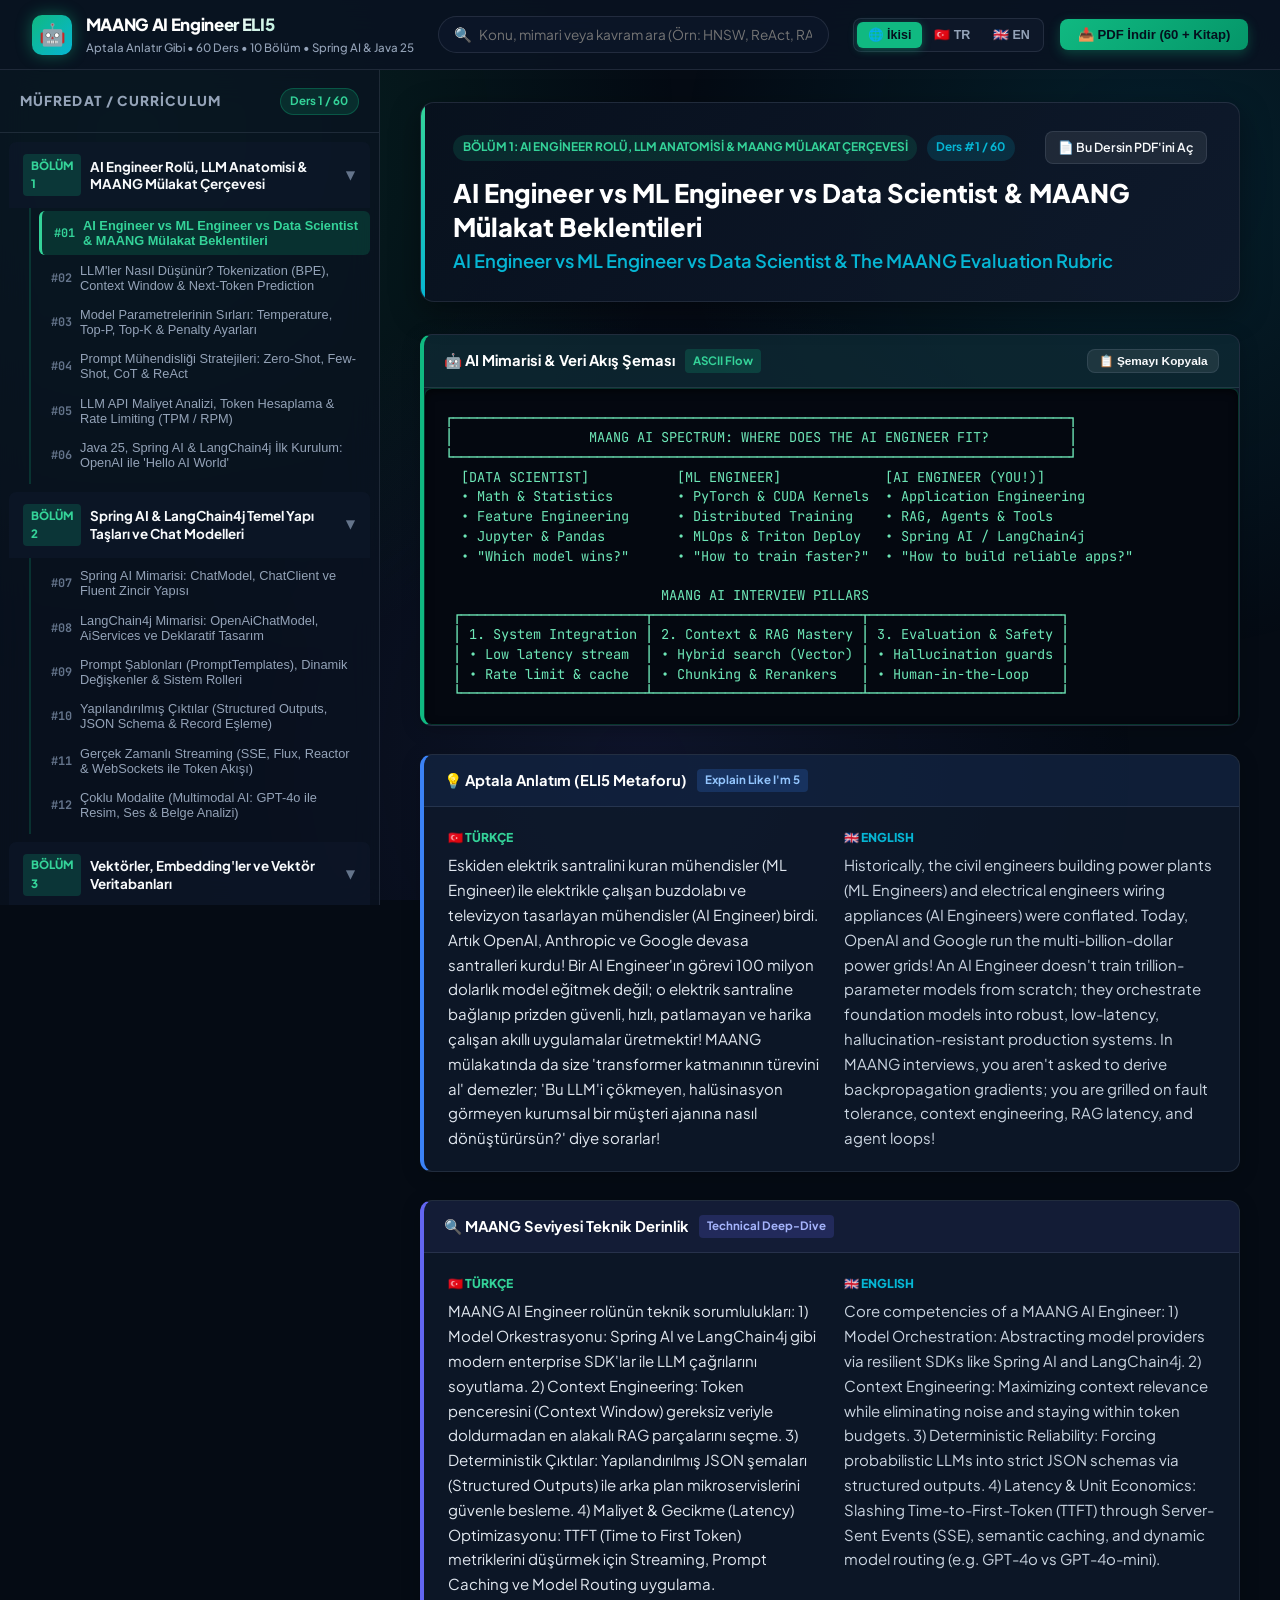
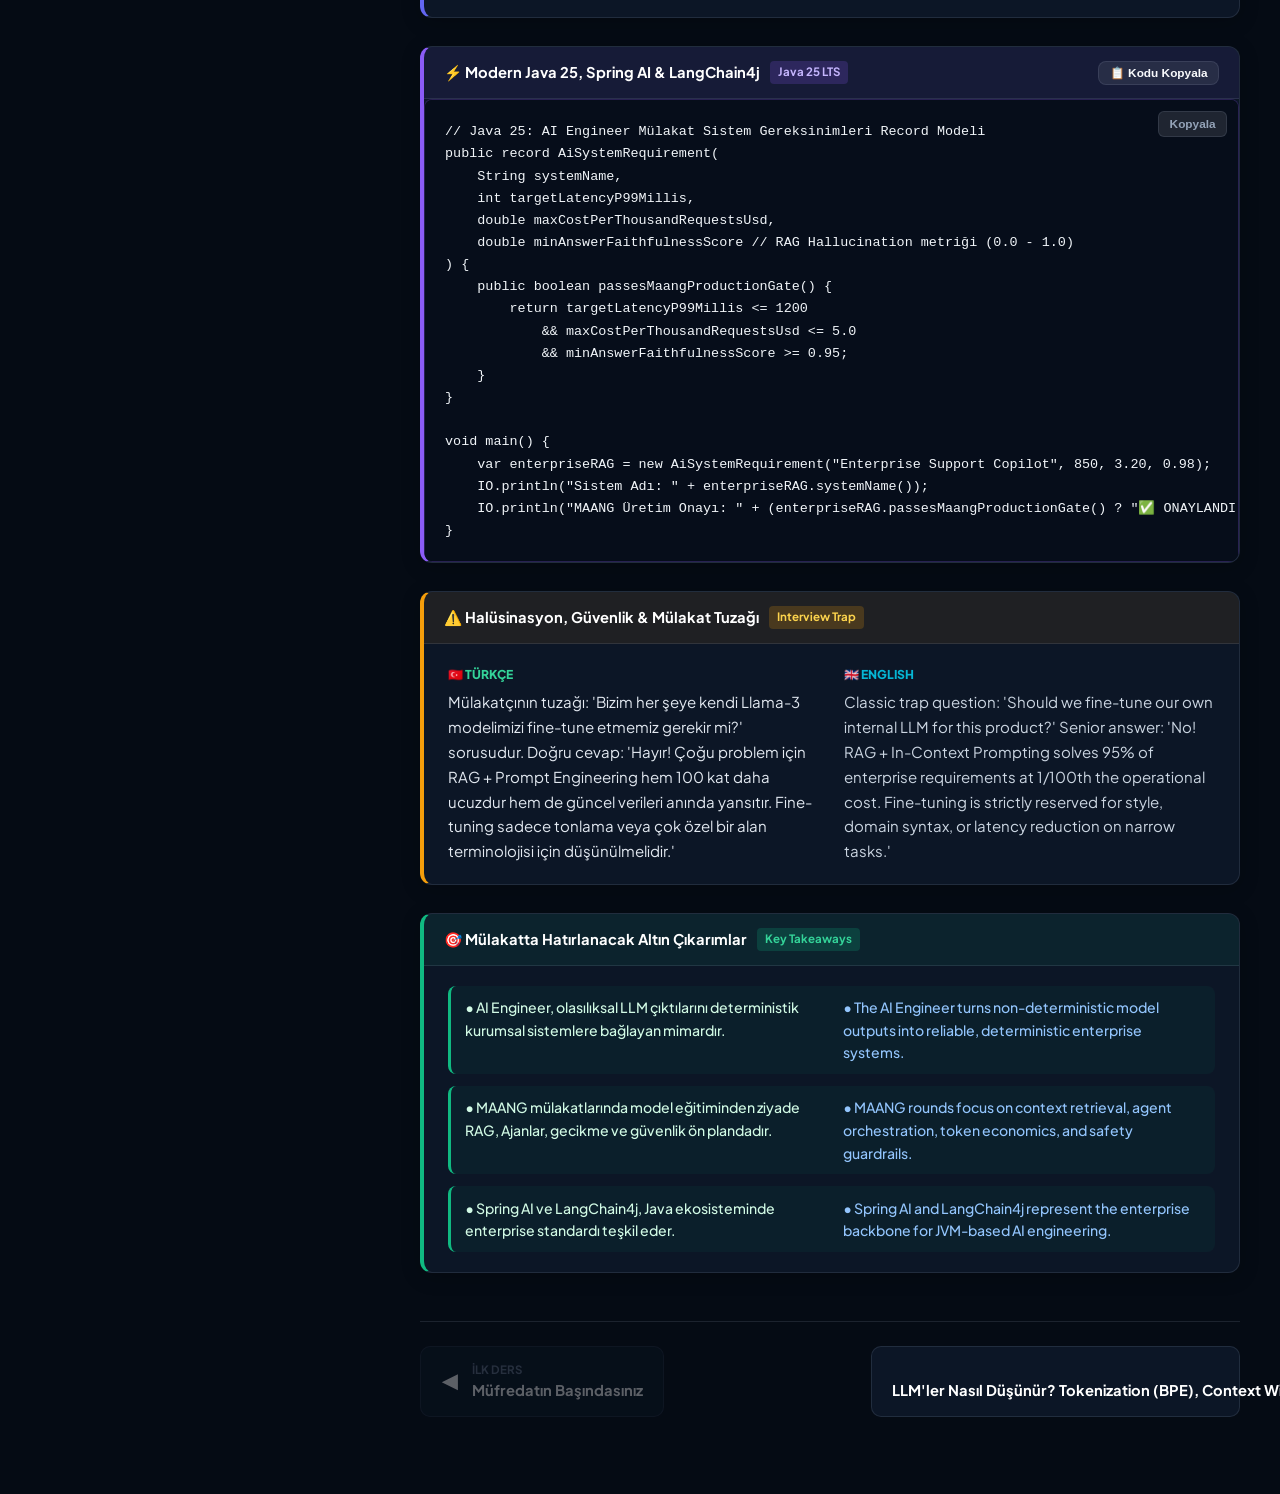
==== web/index.html @ 8171f860 "feat(ai-engineer): complete 60-lesson bilingual MAANG AI Engineer interview masterclass" ====
<!DOCTYPE html>
<html lang="tr">
<head>
  <meta charset="UTF-8">
  <meta name="viewport" content="width=device-width, initial-scale=1.0">
  <title>MAANG AI Engineer ELI5 | Aptala Anlatır Gibi 60 Ders</title>
  <meta name="description" content="MAANG AI Engineer mülakatlarına hazırlanan mühendisler için grafikli, şemalı, Java 25, Spring AI ve LangChain4j kodlu, çift dilli (TR/EN) başucu rehberi.">
  <link rel="preconnect" href="https://fonts.googleapis.com">
  <link rel="preconnect" href="https://fonts.gstatic.com" crossorigin>
  <link href="https://fonts.googleapis.com/css2?family=Plus+Jakarta+Sans:wght@400;500;600;700;800&family=JetBrains+Mono:wght@400;500;600;700&display=swap" rel="stylesheet">
  <link rel="stylesheet" href="styles.css">
</head>
<body>
  <div class="bg-ambient"></div>

  <!-- Top Navigation Bar -->
  <nav class="top-nav">
    <div class="brand-section">
      <div class="brand-logo">🤖</div>
      <div>
        <div class="brand-title">MAANG AI Engineer ELI5</div>
        <div class="brand-subtitle">Aptala Anlatır Gibi • 60 Ders • 10 Bölüm • Spring AI & Java 25</div>
      </div>
    </div>

    <!-- Live Search -->
    <div class="search-wrapper">
      <span class="search-icon">🔍</span>
      <input type="text" id="searchInput" class="search-input" placeholder="Konu, mimari veya kavram ara (Örn: HNSW, ReAct, RAG, Prompt Caching, Tool Calling, MCP)...">
    </div>

    <!-- Actions & Language Switcher -->
    <div class="nav-actions">
      <div class="lang-selector">
        <button class="lang-btn active" data-lang="split" title="Türkçe ve İngilizce Yan Yana">🌐 İkisi</button>
        <button class="lang-btn" data-lang="tr" title="Sadece Türkçe">🇹🇷 TR</button>
        <button class="lang-btn" data-lang="en" title="Only English">🇬🇧 EN</button>
      </div>

      <button id="btnOpenPdfModal" class="btn-primary" title="Tüm PDF'leri İncele ve İndir">
        📥 PDF İndir (60 + Kitap)
      </button>
    </div>
  </nav>

  <!-- App Layout -->
  <div class="app-container">
    <!-- Sidebar: Modules & Lessons -->
    <aside class="sidebar" id="sidebar">
      <div class="sidebar-header">
        <span class="sidebar-title">Müfredat / Curriculum</span>
        <span class="progress-pill" id="lessonCounterBadge">Ders 1 / 60</span>
      </div>
      <ul class="module-list" id="moduleAccordion">
        <!-- Rendered dynamically by app.js -->
      </ul>
    </aside>

    <!-- Main View: Active Lesson -->
    <main class="main-view" id="mainContent">
      <!-- Active Lesson Content Rendered Here -->
    </main>
  </div>

  <!-- PDF Library Modal -->
  <div class="modal-overlay" id="pdfModal">
    <div class="modal-card">
      <div class="modal-header">
        <div>
          <h2 style="font-size: 1.25rem; font-weight: 800; color: white;">📚 Yayınlanmış PDF Kütüphanesi</h2>
          <p style="font-size: 0.85rem; color: var(--text-secondary);">60 tekil ders, 10 bölüm paketi ve 252 sayfalık master mega-kitabı doğrudan indirin.</p>
        </div>
        <button id="btnClosePdfModal" class="btn-secondary" style="padding: 4px 10px; font-size: 1.1rem;">✕</button>
      </div>
      <div class="modal-body">
        <div class="pdf-item master-book-highlight">
          <div>
            <div style="font-weight: 800; font-size: 1.1rem; color: white;">📖 BÜYÜK MASTER KİTAP (TÜM 60 DERS TEK PDF)</div>
            <div style="font-size: 0.82rem; color: var(--text-secondary);">252 Sayfa • Mimari ASCII Şemalar • Java 25, Spring AI & LangChain4j • Çift Dilli (TR & EN) • Typst Yayın Kalitesi</div>
          </div>
          <a href="../output/book/AI_Engineer_MAANG_ELI5.pdf" target="_blank" class="btn-primary" style="padding: 0.65rem 1.3rem;">
            ⬇️ Ana Kitabı Aç (2.4 MB)
          </a>
        </div>

        <h3 style="font-size: 0.95rem; font-weight: 700; color: var(--accent-emerald); text-transform: uppercase; margin-bottom: 0.75rem; letter-spacing: 0.05em;">
          📦 10 Bölüm Paketleri (Module Bundles)
        </h3>
        <div class="pdf-download-list" id="modalModulePdfList">
          <!-- Filled dynamically -->
        </div>

        <h3 style="font-size: 0.95rem; font-weight: 700; color: var(--accent-emerald); text-transform: uppercase; margin-top: 1.5rem; margin-bottom: 0.75rem; letter-spacing: 0.05em;">
          📄 60 Tekil Ders PDF'leri (Individual Lessons)
        </h3>
        <div class="pdf-download-list-grid" id="modalIndividualPdfList">
          <!-- Filled dynamically -->
        </div>
      </div>
    </div>
  </div>

  <!-- Offline Data Fallback Script & Application JS -->
  <script src="data/lessons.js"></script>
  <script src="app.js"></script>
</body>
</html>
---- web/styles.css ----
/* ==============================================================================
   MAANG AI ENGINEER ELI5 - MODERN WEB COMPANION READER
   Dark Glassmorphism, Cyber Emerald, Neon Mint & Cyan High-Contrast Theme
   ============================================================================== */

:root {
  --bg-primary: #050b14;
  --bg-secondary: #0a1322;
  --bg-card: rgba(15, 26, 44, 0.78);
  --bg-card-hover: rgba(22, 38, 64, 0.9);
  --border-color: rgba(148, 163, 184, 0.16);
  --border-glow: rgba(16, 185, 129, 0.35);

  --text-primary: #f8fafc;
  --text-secondary: #94a3b8;
  --text-muted: #64748b;

  --accent-emerald: #10b981;
  --accent-mint: #34d399;
  --accent-cyan: #06b6d4;
  --accent-indigo: #6366f1;
  --accent-amber: #f59e0b;
  --accent-violet: #8b5cf6;
  --accent-rose: #f43f5e;

  --font-sans: 'Plus Jakarta Sans', -apple-system, BlinkMacSystemFont, 'Segoe UI', Roboto, sans-serif;
  --font-mono: 'JetBrains Mono', 'Fira Code', 'Menlo', monospace;
  --transition-fast: 0.15s ease;
  --transition-normal: 0.25s cubic-bezier(0.4, 0, 0.2, 1);
}

* {
  box-sizing: border-box;
  margin: 0;
  padding: 0;
}

body {
  font-family: var(--font-sans);
  background-color: var(--bg-primary);
  color: var(--text-primary);
  line-height: 1.6;
  min-height: 100vh;
  display: flex;
  flex-direction: column;
  overflow-x: hidden;
}

/* Background Ambient Lighting */
.bg-ambient {
  position: fixed;
  top: 0;
  left: 0;
  width: 100vw;
  height: 100vh;
  z-index: -1;
  pointer-events: none;
  background: 
    radial-gradient(circle at 10% 15%, rgba(16, 185, 129, 0.14) 0%, transparent 40%),
    radial-gradient(circle at 90% 20%, rgba(6, 182, 212, 0.12) 0%, transparent 35%),
    radial-gradient(circle at 50% 85%, rgba(99, 102, 241, 0.10) 0%, transparent 50%);
}

/* Top Navigation Bar */
.top-nav {
  position: sticky;
  top: 0;
  z-index: 100;
  background: rgba(10, 19, 34, 0.88);
  backdrop-filter: blur(20px);
  border-bottom: 1px solid var(--border-color);
  padding: 0.75rem 2rem;
  display: flex;
  align-items: center;
  justify-content: space-between;
  gap: 1.5rem;
}

.brand-section {
  display: flex;
  align-items: center;
  gap: 0.85rem;
  text-decoration: none;
  color: var(--text-primary);
  cursor: pointer;
}

.brand-logo {
  width: 40px;
  height: 40px;
  border-radius: 10px;
  background: linear-gradient(135deg, var(--accent-emerald), var(--accent-cyan));
  display: flex;
  align-items: center;
  justify-content: center;
  font-size: 1.35rem;
  box-shadow: 0 0 16px rgba(16, 185, 129, 0.45);
}

.brand-title {
  font-size: 1.05rem;
  font-weight: 800;
  letter-spacing: -0.02em;
  background: linear-gradient(135deg, #ffffff 40%, var(--accent-mint) 100%);
  -webkit-background-clip: text;
  -webkit-text-fill-color: transparent;
}

.brand-subtitle {
  font-size: 0.72rem;
  color: var(--text-secondary);
  font-weight: 500;
}

/* Live Search */
.search-wrapper {
  position: relative;
  flex: 1;
  max-width: 480px;
}

.search-icon {
  position: absolute;
  left: 1rem;
  top: 50%;
  transform: translateY(-50%);
  font-size: 0.9rem;
  color: var(--text-muted);
  pointer-events: none;
}

.search-input {
  width: 100%;
  background: rgba(15, 26, 44, 0.65);
  border: 1px solid var(--border-color);
  border-radius: 9999px;
  padding: 0.55rem 1rem 0.55rem 2.5rem;
  font-size: 0.85rem;
  color: var(--text-primary);
  font-family: var(--font-sans);
  outline: none;
  transition: var(--transition-normal);
}

.search-input:focus {
  border-color: var(--accent-mint);
  box-shadow: 0 0 14px rgba(52, 211, 153, 0.3);
  background: rgba(15, 26, 44, 0.95);
}

/* Nav Actions */
.nav-actions {
  display: flex;
  align-items: center;
  gap: 1rem;
}

.lang-selector {
  display: flex;
  background: rgba(15, 26, 44, 0.8);
  border: 1px solid var(--border-color);
  border-radius: 8px;
  padding: 3px;
  gap: 2px;
}

.lang-btn {
  background: transparent;
  border: none;
  color: var(--text-secondary);
  font-size: 0.78rem;
  font-weight: 600;
  padding: 0.35rem 0.65rem;
  border-radius: 6px;
  cursor: pointer;
  transition: var(--transition-fast);
}

.lang-btn:hover {
  color: var(--text-primary);
}

.lang-btn.active {
  background: var(--accent-emerald);
  color: #04101e;
  box-shadow: 0 2px 8px rgba(16, 185, 129, 0.4);
}

.btn-primary {
  background: linear-gradient(135deg, var(--accent-emerald), #059669);
  color: #04101e;
  font-weight: 700;
  font-size: 0.82rem;
  padding: 0.5rem 1.1rem;
  border-radius: 8px;
  border: none;
  cursor: pointer;
  display: flex;
  align-items: center;
  gap: 0.5rem;
  text-decoration: none;
  transition: var(--transition-normal);
  box-shadow: 0 4px 12px rgba(16, 185, 129, 0.3);
}

.btn-primary:hover {
  transform: translateY(-1px);
  box-shadow: 0 6px 18px rgba(16, 185, 129, 0.45);
  background: linear-gradient(135deg, var(--accent-mint), var(--accent-emerald));
}

.btn-secondary {
  background: rgba(255, 255, 255, 0.08);
  color: var(--text-primary);
  font-weight: 600;
  font-size: 0.82rem;
  padding: 0.5rem 1rem;
  border-radius: 8px;
  border: 1px solid var(--border-color);
  cursor: pointer;
  text-decoration: none;
  transition: var(--transition-fast);
}

.btn-secondary:hover {
  background: rgba(255, 255, 255, 0.15);
}

/* App Layout */
.app-container {
  display: flex;
  flex: 1;
  max-width: 1720px;
  margin: 0 auto;
  width: 100%;
}

/* Sidebar */
.sidebar {
  width: 380px;
  flex-shrink: 0;
  border-right: 1px solid var(--border-color);
  background: rgba(10, 19, 34, 0.7);
  backdrop-filter: blur(16px);
  height: calc(100vh - 65px);
  position: sticky;
  top: 65px;
  overflow-y: auto;
  display: flex;
  flex-direction: column;
}

.sidebar-header {
  padding: 1.1rem 1.25rem;
  border-bottom: 1px solid var(--border-color);
  display: flex;
  align-items: center;
  justify-content: space-between;
}

.sidebar-title {
  font-size: 0.85rem;
  font-weight: 800;
  text-transform: uppercase;
  letter-spacing: 0.08em;
  color: var(--text-secondary);
}

.progress-pill {
  background: rgba(16, 185, 129, 0.15);
  color: var(--accent-mint);
  font-size: 0.72rem;
  font-weight: 700;
  padding: 0.2rem 0.6rem;
  border-radius: 9999px;
  border: 1px solid rgba(16, 185, 129, 0.3);
}

.module-list {
  list-style: none;
  padding: 0.5rem;
}

.module-item {
  margin-bottom: 0.4rem;
  border-radius: 8px;
  border: 1px solid transparent;
  overflow: hidden;
  transition: var(--transition-fast);
}

.module-header {
  padding: 0.75rem 0.9rem;
  background: rgba(15, 26, 44, 0.55);
  display: flex;
  align-items: center;
  justify-content: space-between;
  cursor: pointer;
  user-select: none;
  transition: var(--transition-fast);
}

.module-header:hover {
  background: rgba(22, 38, 64, 0.85);
}

.module-title-group {
  display: flex;
  align-items: center;
  gap: 0.6rem;
  flex: 1;
}

.module-badge {
  font-size: 0.72rem;
  font-weight: 800;
  padding: 0.15rem 0.45rem;
  border-radius: 4px;
  background: rgba(16, 185, 129, 0.2);
  color: var(--accent-mint);
}

.module-title-text {
  font-size: 0.84rem;
  font-weight: 700;
  color: var(--text-primary);
  line-height: 1.3;
}

.module-chevron {
  font-size: 0.75rem;
  color: var(--text-muted);
  transition: transform var(--transition-fast);
}

.module-item.open .module-chevron {
  transform: rotate(90deg);
}

.lesson-sublist {
  list-style: none;
  display: none;
  padding: 0.2rem 0 0.4rem 0.5rem;
  border-left: 2px solid rgba(16, 185, 129, 0.2);
  margin-left: 1.25rem;
}

.module-item.open .lesson-sublist {
  display: block;
}

.lesson-nav-btn {
  width: 100%;
  text-align: left;
  background: transparent;
  border: none;
  color: var(--text-secondary);
  font-size: 0.8rem;
  font-weight: 500;
  padding: 0.45rem 0.75rem;
  border-radius: 6px;
  cursor: pointer;
  display: flex;
  align-items: center;
  gap: 0.5rem;
  transition: var(--transition-fast);
}

.lesson-nav-btn:hover {
  background: rgba(255, 255, 255, 0.05);
  color: var(--text-primary);
}

.lesson-nav-btn.active {
  background: rgba(16, 185, 129, 0.18);
  color: var(--accent-mint);
  font-weight: 700;
  border-left: 3px solid var(--accent-mint);
}

.lesson-nav-num {
  font-family: var(--font-mono);
  font-size: 0.74rem;
  font-weight: 700;
  color: var(--text-muted);
}

.lesson-nav-btn.active .lesson-nav-num {
  color: var(--accent-mint);
}

/* Main View */
.main-view {
  flex: 1;
  padding: 2rem 2.5rem 6rem;
  overflow-y: auto;
  max-width: 1340px;
}

/* Lesson Header Banner */
.lesson-banner {
  background: linear-gradient(135deg, rgba(8, 17, 30, 0.95), rgba(15, 26, 44, 0.95));
  border: 1px solid var(--border-color);
  border-radius: 14px;
  padding: 1.75rem 2rem;
  margin-bottom: 2rem;
  box-shadow: 0 10px 30px rgba(0, 0, 0, 0.35);
  position: relative;
  overflow: hidden;
}

.lesson-banner::before {
  content: "";
  position: absolute;
  top: 0;
  left: 0;
  width: 4px;
  height: 100%;
  background: linear-gradient(to bottom, var(--accent-mint), var(--accent-cyan));
}

.lesson-meta-bar {
  display: flex;
  align-items: center;
  justify-content: space-between;
  margin-bottom: 0.75rem;
}

.lesson-meta-tags {
  display: flex;
  align-items: center;
  gap: 0.6rem;
}

.tag-module {
  background: rgba(16, 185, 129, 0.15);
  color: var(--accent-mint);
  font-size: 0.74rem;
  font-weight: 700;
  padding: 0.2rem 0.6rem;
  border-radius: 9999px;
  text-transform: uppercase;
}

.tag-lesson-num {
  background: rgba(6, 182, 212, 0.15);
  color: var(--accent-cyan);
  font-size: 0.74rem;
  font-weight: 700;
  padding: 0.2rem 0.6rem;
  border-radius: 9999px;
}

.lesson-title-tr {
  font-size: 1.6rem;
  font-weight: 800;
  color: white;
  margin-bottom: 0.35rem;
  line-height: 1.3;
}

.lesson-title-en {
  font-size: 1.15rem;
  font-weight: 600;
  color: var(--accent-cyan);
  line-height: 1.35;
}

/* Content Box Structure */
.content-box {
  background: var(--bg-card);
  border: 1px solid var(--border-color);
  border-radius: 12px;
  margin-bottom: 1.75rem;
  overflow: hidden;
  box-shadow: 0 4px 20px rgba(0, 0, 0, 0.2);
  transition: var(--transition-normal);
}

.content-box:hover {
  border-color: rgba(148, 163, 184, 0.3);
}

.box-header {
  padding: 0.85rem 1.25rem;
  display: flex;
  align-items: center;
  justify-content: space-between;
  border-bottom: 1px solid var(--border-color);
  background: rgba(10, 19, 34, 0.85);
}

.box-title {
  display: flex;
  align-items: center;
  gap: 0.6rem;
  font-size: 0.92rem;
  font-weight: 700;
  color: white;
}

.box-badge {
  font-size: 0.72rem;
  font-weight: 700;
  padding: 0.15rem 0.5rem;
  border-radius: 4px;
}

/* Box Color Variants */
.box-diagram {
  border-left: 4px solid var(--accent-emerald);
}
.box-diagram .box-header {
  background: rgba(16, 185, 129, 0.08);
}
.box-diagram .box-badge {
  background: rgba(16, 185, 129, 0.2);
  color: var(--accent-mint);
}

.box-eli5 {
  border-left: 4px solid #3b82f6;
}
.box-eli5 .box-header {
  background: rgba(59, 130, 246, 0.08);
}
.box-eli5 .box-badge {
  background: rgba(59, 130, 246, 0.2);
  color: #93c5fd;
}

.box-deep {
  border-left: 4px solid var(--accent-indigo);
}
.box-deep .box-header {
  background: rgba(99, 102, 241, 0.08);
}
.box-deep .box-badge {
  background: rgba(99, 102, 241, 0.2);
  color: #a5b4fc;
}

.box-code {
  border-left: 4px solid var(--accent-violet);
}
.box-code .box-header {
  background: rgba(139, 92, 246, 0.08);
}
.box-code .box-badge {
  background: rgba(139, 92, 246, 0.2);
  color: #c4b5fd;
}

.box-warning {
  border-left: 4px solid var(--accent-amber);
}
.box-warning .box-header {
  background: rgba(245, 158, 11, 0.08);
}
.box-warning .box-badge {
  background: rgba(245, 158, 11, 0.2);
  color: #fcd34d;
}

.box-takeaways {
  border-left: 4px solid var(--accent-emerald);
}
.box-takeaways .box-header {
  background: rgba(16, 185, 129, 0.08);
}
.box-takeaways .box-badge {
  background: rgba(16, 185, 129, 0.2);
  color: var(--accent-mint);
}

/* Box Body Layouts */
.box-body {
  padding: 1.25rem 1.5rem;
}

.split-columns {
  display: grid;
  grid-template-columns: 1fr 1fr;
  gap: 1.5rem;
}

/* Language Mode Classes */
body.mode-tr .col-en,
body.mode-tr .label-en {
  display: none !important;
}

body.mode-tr .split-columns {
  grid-template-columns: 1fr !important;
}

body.mode-en .col-tr,
body.mode-en .label-tr {
  display: none !important;
}

body.mode-en .split-columns {
  grid-template-columns: 1fr !important;
}

.lang-column {
  line-height: 1.65;
  font-size: 0.94rem;
}

.lang-column.col-tr {
  color: #e2e8f0;
}

.lang-column.col-en {
  color: #cbd5e1;
}

.col-header {
  font-size: 0.76rem;
  font-weight: 800;
  text-transform: uppercase;
  margin-bottom: 0.4rem;
  display: flex;
  align-items: center;
  gap: 0.4rem;
}

.col-header.label-tr {
  color: var(--accent-mint);
}

.col-header.label-en {
  color: var(--accent-cyan);
}

/* Diagram Code Pre */
.diagram-pre {
  font-family: var(--font-mono);
  background: #040810;
  color: #6ee7b7;
  padding: 1.25rem;
  border-radius: 8px;
  overflow-x: auto;
  font-size: 0.85rem;
  line-height: 1.45;
  border: 1px solid rgba(16, 185, 129, 0.25);
  box-shadow: inset 0 2px 8px rgba(0, 0, 0, 0.6);
}

/* Java 25 Code Block */
.code-wrapper {
  position: relative;
}

.code-pre {
  font-family: var(--font-mono);
  background: #060d1a;
  color: #f1f5f9;
  padding: 1.25rem;
  border-radius: 8px;
  overflow-x: auto;
  font-size: 0.84rem;
  line-height: 1.5;
  border: 1px solid rgba(139, 92, 246, 0.25);
}

.btn-copy-code {
  position: absolute;
  top: 0.75rem;
  right: 0.75rem;
  background: rgba(255, 255, 255, 0.1);
  color: var(--text-secondary);
  border: 1px solid var(--border-color);
  padding: 0.3rem 0.65rem;
  border-radius: 6px;
  font-size: 0.74rem;
  font-weight: 600;
  cursor: pointer;
  transition: var(--transition-fast);
}

.btn-copy-code:hover {
  background: rgba(255, 255, 255, 0.2);
  color: white;
}

/* Takeaways List */
.takeaways-grid {
  display: flex;
  flex-direction: column;
  gap: 0.75rem;
}

.takeaway-row {
  display: grid;
  grid-template-columns: 1fr 1fr;
  gap: 1.25rem;
  padding: 0.65rem 0.9rem;
  background: rgba(16, 185, 129, 0.05);
  border-radius: 8px;
  border-left: 3px solid var(--accent-emerald);
}

body.mode-tr .takeaway-row,
body.mode-en .takeaway-row {
  grid-template-columns: 1fr;
}

.takeaway-tr {
  font-size: 0.88rem;
  font-weight: 500;
  color: #d1fae5;
}

.takeaway-en {
  font-size: 0.88rem;
  font-weight: 500;
  color: #93c5fd;
}

/* Lesson Navigation Footer */
.lesson-footer-nav {
  display: flex;
  align-items: center;
  justify-content: space-between;
  margin-top: 3rem;
  padding-top: 1.5rem;
  border-top: 1px solid var(--border-color);
  gap: 1rem;
}

.nav-direction-btn {
  display: flex;
  align-items: center;
  gap: 0.75rem;
  background: var(--bg-card);
  border: 1px solid var(--border-color);
  border-radius: 10px;
  padding: 0.85rem 1.25rem;
  color: white;
  text-decoration: none;
  cursor: pointer;
  transition: var(--transition-normal);
  max-width: 45%;
}

.nav-direction-btn:hover {
  background: var(--bg-card-hover);
  border-color: var(--accent-mint);
  transform: translateY(-2px);
}

.nav-direction-btn.disabled {
  opacity: 0.35;
  pointer-events: none;
}

.nav-dir-sub {
  font-size: 0.72rem;
  color: var(--text-muted);
  text-transform: uppercase;
  font-weight: 700;
}

.nav-dir-title {
  font-size: 0.92rem;
  font-weight: 700;
  white-space: nowrap;
  overflow: hidden;
  text-overflow: ellipsis;
}

/* Modal Overlay & Card */
.modal-overlay {
  position: fixed;
  top: 0;
  left: 0;
  width: 100vw;
  height: 100vh;
  background: rgba(0, 0, 0, 0.75);
  backdrop-filter: blur(10px);
  z-index: 200;
  display: none;
  align-items: center;
  justify-content: center;
  padding: 2rem;
}

.modal-overlay.open {
  display: flex;
}

.modal-card {
  background: #0a1322;
  border: 1px solid var(--border-color);
  border-radius: 16px;
  width: 100%;
  max-width: 900px;
  max-height: 85vh;
  display: flex;
  flex-direction: column;
  overflow: hidden;
  box-shadow: 0 25px 60px rgba(0, 0, 0, 0.6);
}

.modal-header {
  padding: 1.25rem 1.5rem;
  border-bottom: 1px solid var(--border-color);
  display: flex;
  align-items: center;
  justify-content: space-between;
  background: rgba(15, 26, 44, 0.8);
}

.modal-body {
  padding: 1.5rem;
  overflow-y: auto;
}

.master-book-highlight {
  background: linear-gradient(135deg, rgba(16, 185, 129, 0.18), rgba(6, 182, 212, 0.15));
  border: 1.5pt solid var(--accent-emerald);
  border-radius: 12px;
  padding: 1.25rem 1.5rem;
  display: flex;
  align-items: center;
  justify-content: space-between;
  margin-bottom: 1.75rem;
  gap: 1rem;
}

.pdf-download-list {
  display: flex;
  flex-direction: column;
  gap: 0.5rem;
}

.pdf-item {
  display: flex;
  align-items: center;
  justify-content: space-between;
  padding: 0.75rem 1rem;
  background: rgba(15, 26, 44, 0.6);
  border: 1px solid var(--border-color);
  border-radius: 8px;
  gap: 1rem;
  transition: var(--transition-fast);
}

.pdf-item:hover {
  background: rgba(22, 38, 64, 0.8);
  border-color: rgba(148, 163, 184, 0.3);
}

.pdf-download-list-grid {
  display: grid;
  grid-template-columns: repeat(auto-fill, minmax(250px, 1fr));
  gap: 0.6rem;
}

.pdf-grid-item {
  display: flex;
  align-items: center;
  justify-content: space-between;
  padding: 0.6rem 0.8rem;
  background: rgba(15, 26, 44, 0.6);
  border: 1px solid var(--border-color);
  border-radius: 6px;
  font-size: 0.8rem;
}

.pdf-grid-item:hover {
  background: rgba(22, 38, 64, 0.8);
}

/* Toast Notification */
.toast {
  position: fixed;
  bottom: 2rem;
  right: 2rem;
  background: rgba(16, 185, 129, 0.95);
  color: #04101e;
  font-weight: 700;
  padding: 0.65rem 1.25rem;
  border-radius: 8px;
  box-shadow: 0 10px 25px rgba(0, 0, 0, 0.4);
  z-index: 300;
  opacity: 0;
  transform: translateY(10px);
  transition: var(--transition-fast);
  pointer-events: none;
}

.toast.show {
  opacity: 1;
  transform: translateY(0);
}

/* Responsive */
@media (max-width: 1024px) {
  .sidebar {
    width: 300px;
  }
  .split-columns {
    grid-template-columns: 1fr;
  }
}

@media (max-width: 768px) {
  .app-container {
    flex-direction: column;
  }
  .sidebar {
    width: 100%;
    height: auto;
    max-height: 250px;
    position: static;
  }
  .main-view {
    padding: 1.25rem;
  }
  .top-nav {
    flex-direction: column;
    padding: 0.75rem 1rem;
    gap: 0.75rem;
  }
  .search-wrapper {
    max-width: 100%;
    width: 100%;
  }
}
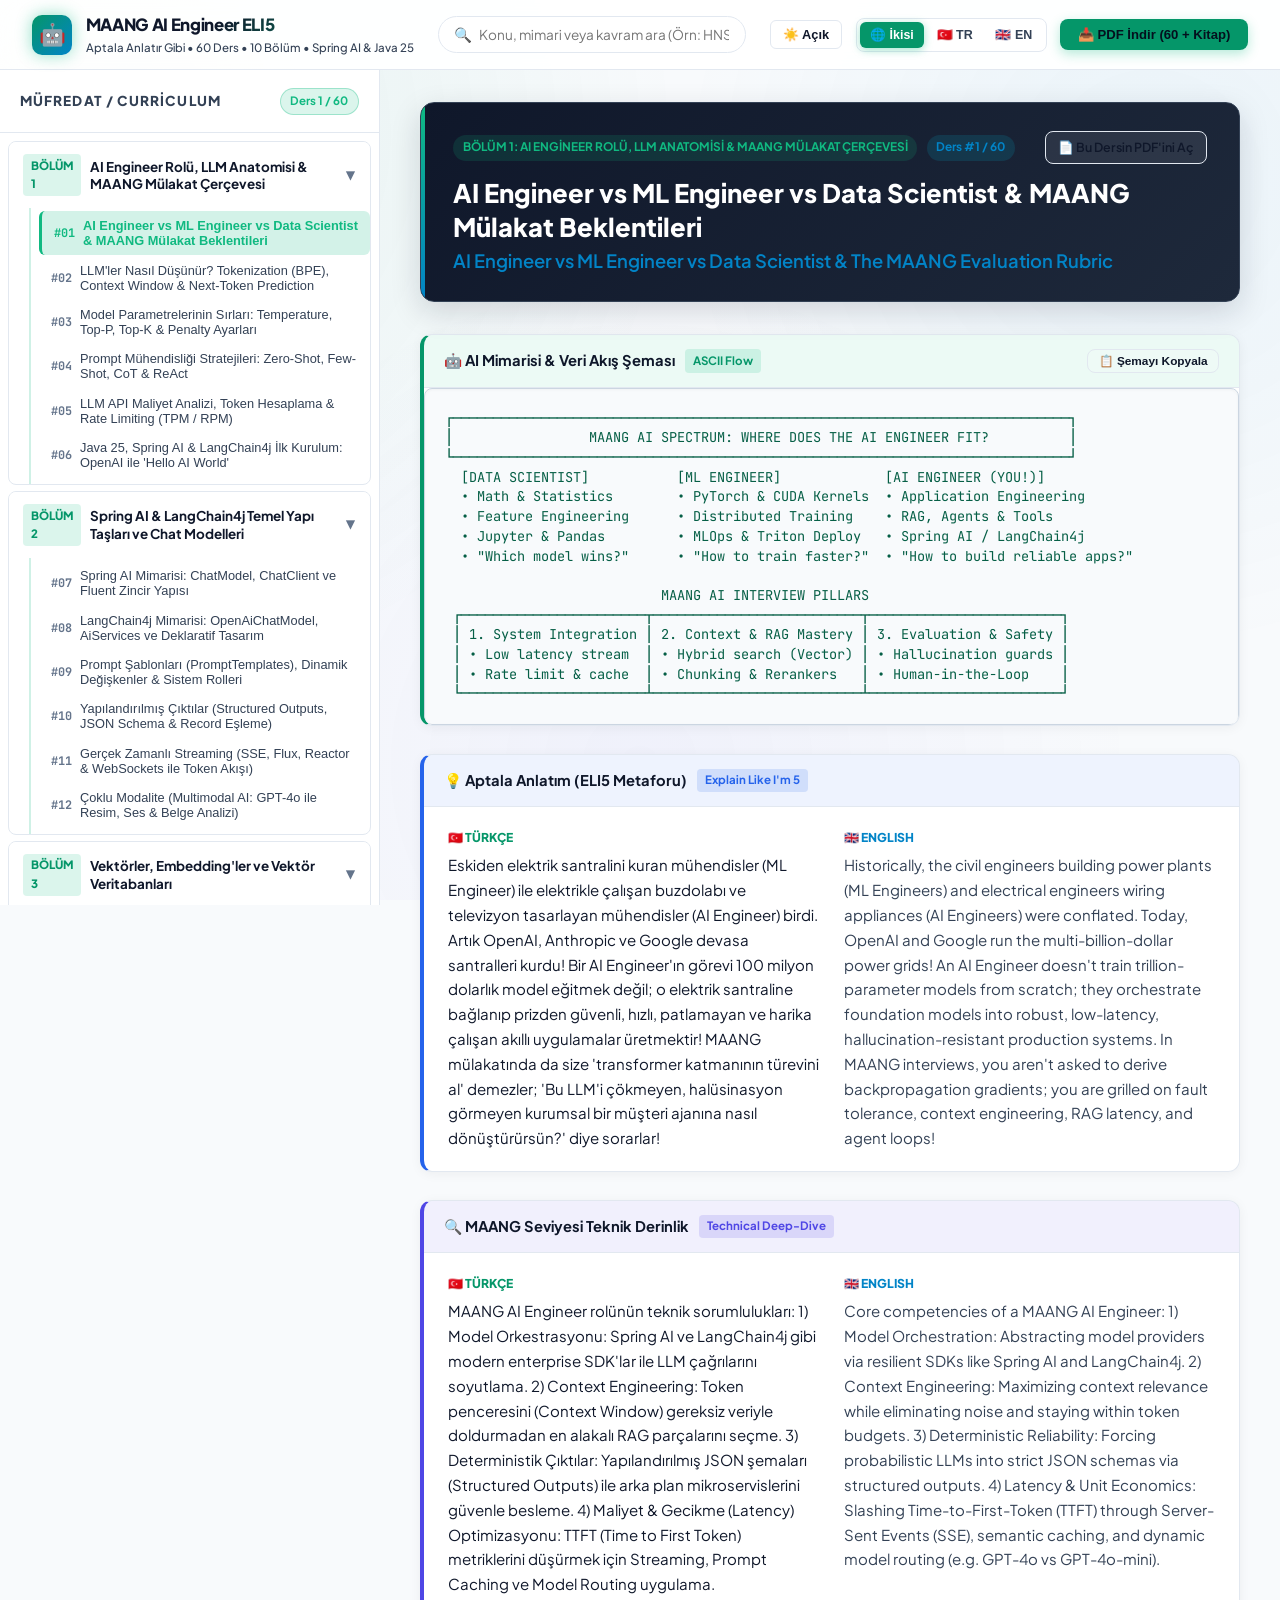
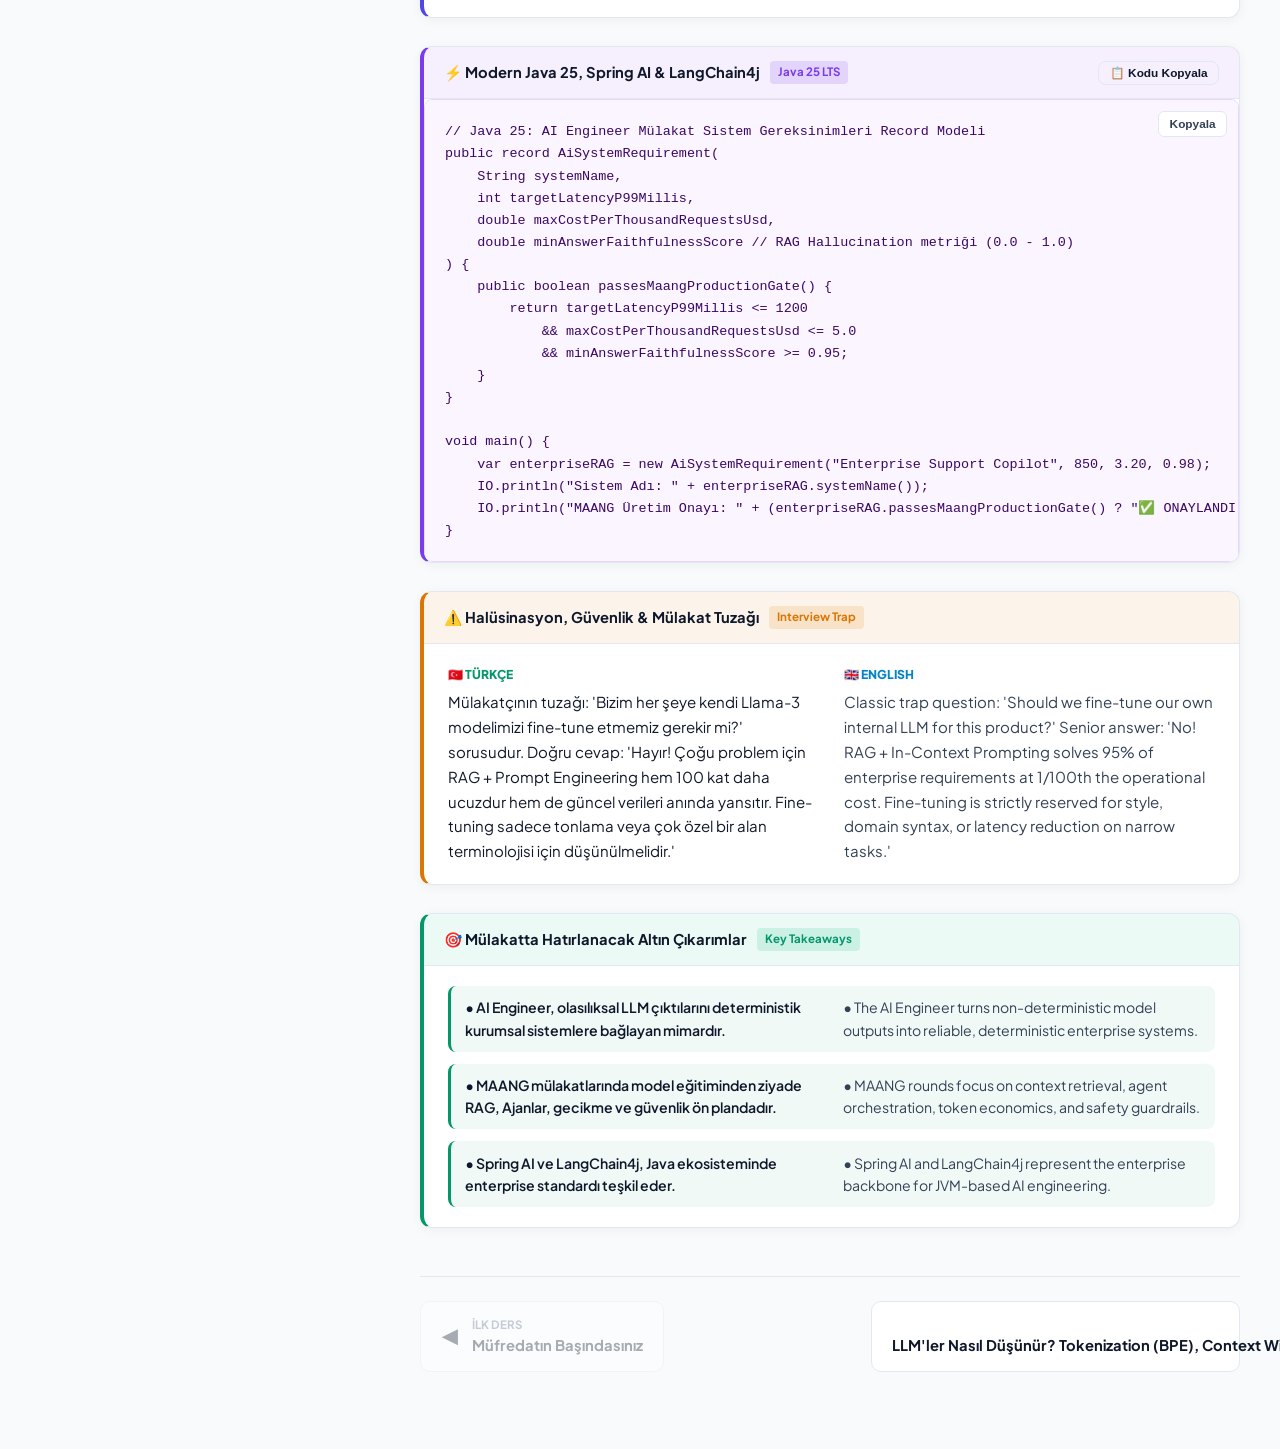
==== commit 0281f54b: "feat(web): set default theme to light mode with optional dark mode toggle" ====
--- a/web/index.html
+++ b/web/index.html
@@ -31,6 +31,9 @@
 
     <!-- Actions & Language Switcher -->
     <div class="nav-actions">
+      <!-- Theme Switcher -->
+      <button id="themeToggleBtn" class="theme-toggle-btn" title="Temayı Değiştir (Açık/Koyu)">☀️ Açık</button>
+
       <div class="lang-selector">
         <button class="lang-btn active" data-lang="split" title="Türkçe ve İngilizce Yan Yana">🌐 İkisi</button>
         <button class="lang-btn" data-lang="tr" title="Sadece Türkçe">🇹🇷 TR</button>
--- a/web/styles.css
+++ b/web/styles.css
@@ -4,6 +4,34 @@
    ============================================================================== */
 
 :root {
+  /* DEFAULT: LIGHT THEME */
+  --bg-primary: #f8fafc;
+  --bg-secondary: #ffffff;
+  --bg-card: #ffffff;
+  --bg-card-hover: #f1f5f9;
+  --border-color: #e2e8f0;
+  --border-glow: rgba(16, 185, 129, 0.2);
+
+  --text-primary: #0f172a;
+  --text-secondary: #334155;
+  --text-muted: #64748b;
+
+  --accent-emerald: #059669;
+  --accent-mint: #10b981;
+  --accent-cyan: #0284c7;
+  --accent-indigo: #4f46e5;
+  --accent-amber: #d97706;
+  --accent-violet: #7c3aed;
+  --accent-rose: #e11d48;
+
+  --font-sans: 'Plus Jakarta Sans', -apple-system, BlinkMacSystemFont, 'Segoe UI', Roboto, sans-serif;
+  --font-mono: 'JetBrains Mono', 'Fira Code', 'Menlo', monospace;
+  --transition-fast: 0.15s ease;
+  --transition-normal: 0.25s cubic-bezier(0.4, 0, 0.2, 1);
+}
+
+/* OPTIONAL DARK THEME */
+body.theme-dark {
   --bg-primary: #050b14;
   --bg-secondary: #0a1322;
   --bg-card: rgba(15, 26, 44, 0.78);
@@ -22,11 +50,6 @@
   --accent-amber: #f59e0b;
   --accent-violet: #8b5cf6;
   --accent-rose: #f43f5e;
-
-  --font-sans: 'Plus Jakarta Sans', -apple-system, BlinkMacSystemFont, 'Segoe UI', Roboto, sans-serif;
-  --font-mono: 'JetBrains Mono', 'Fira Code', 'Menlo', monospace;
-  --transition-fast: 0.15s ease;
-  --transition-normal: 0.25s cubic-bezier(0.4, 0, 0.2, 1);
 }
 
 * {
@@ -56,6 +79,13 @@
   z-index: -1;
   pointer-events: none;
   background: 
+    radial-gradient(circle at 10% 15%, rgba(5, 150, 105, 0.08) 0%, transparent 40%),
+    radial-gradient(circle at 90% 20%, rgba(2, 132, 199, 0.06) 0%, transparent 35%),
+    radial-gradient(circle at 50% 85%, rgba(79, 70, 229, 0.05) 0%, transparent 50%);
+}
+
+body.theme-dark .bg-ambient {
+  background: 
     radial-gradient(circle at 10% 15%, rgba(16, 185, 129, 0.14) 0%, transparent 40%),
     radial-gradient(circle at 90% 20%, rgba(6, 182, 212, 0.12) 0%, transparent 35%),
     radial-gradient(circle at 50% 85%, rgba(99, 102, 241, 0.10) 0%, transparent 50%);
@@ -66,7 +96,7 @@
   position: sticky;
   top: 0;
   z-index: 100;
-  background: rgba(10, 19, 34, 0.88);
+  background: rgba(255, 255, 255, 0.92);
   backdrop-filter: blur(20px);
   border-bottom: 1px solid var(--border-color);
   padding: 0.75rem 2rem;
@@ -74,6 +104,10 @@
   align-items: center;
   justify-content: space-between;
   gap: 1.5rem;
+}
+
+body.theme-dark .top-nav {
+  background: rgba(10, 19, 34, 0.88);
 }
 
 .brand-section {
@@ -101,7 +135,7 @@
   font-size: 1.05rem;
   font-weight: 800;
   letter-spacing: -0.02em;
-  background: linear-gradient(135deg, #ffffff 40%, var(--accent-mint) 100%);
+  background: linear-gradient(135deg, var(--text-primary) 40%, var(--accent-mint) 100%);
   -webkit-background-clip: text;
   -webkit-text-fill-color: transparent;
 }
@@ -131,7 +165,7 @@
 
 .search-input {
   width: 100%;
-  background: rgba(15, 26, 44, 0.65);
+  background: var(--bg-card);
   border: 1px solid var(--border-color);
   border-radius: 9999px;
   padding: 0.55rem 1rem 0.55rem 2.5rem;
@@ -145,19 +179,39 @@
 .search-input:focus {
   border-color: var(--accent-mint);
   box-shadow: 0 0 14px rgba(52, 211, 153, 0.3);
-  background: rgba(15, 26, 44, 0.95);
+  background: var(--bg-secondary);
 }
 
 /* Nav Actions */
 .nav-actions {
   display: flex;
   align-items: center;
-  gap: 1rem;
+  gap: 0.85rem;
+}
+
+.theme-toggle-btn {
+  background: var(--bg-card);
+  border: 1px solid var(--border-color);
+  color: var(--text-primary);
+  font-size: 0.8rem;
+  font-weight: 700;
+  padding: 6px 12px;
+  border-radius: 6px;
+  cursor: pointer;
+  display: inline-flex;
+  align-items: center;
+  gap: 6px;
+  transition: var(--transition-fast);
+}
+
+.theme-toggle-btn:hover {
+  background: var(--bg-card-hover);
+  border-color: var(--accent-mint);
 }
 
 .lang-selector {
   display: flex;
-  background: rgba(15, 26, 44, 0.8);
+  background: var(--bg-card);
   border: 1px solid var(--border-color);
   border-radius: 8px;
   padding: 3px;
@@ -182,7 +236,7 @@
 
 .lang-btn.active {
   background: var(--accent-emerald);
-  color: #04101e;
+  color: #ffffff;
   box-shadow: 0 2px 8px rgba(16, 185, 129, 0.4);
 }
 
@@ -240,7 +294,7 @@
   width: 380px;
   flex-shrink: 0;
   border-right: 1px solid var(--border-color);
-  background: rgba(10, 19, 34, 0.7);
+  background: var(--bg-secondary);
   backdrop-filter: blur(16px);
   height: calc(100vh - 65px);
   position: sticky;
@@ -248,6 +302,10 @@
   overflow-y: auto;
   display: flex;
   flex-direction: column;
+}
+
+body.theme-dark .sidebar {
+  background: rgba(10, 19, 34, 0.7);
 }
 
 .sidebar-header {
@@ -284,14 +342,14 @@
 .module-item {
   margin-bottom: 0.4rem;
   border-radius: 8px;
-  border: 1px solid transparent;
+  border: 1px solid var(--border-color);
   overflow: hidden;
   transition: var(--transition-fast);
 }
 
 .module-header {
   padding: 0.75rem 0.9rem;
-  background: rgba(15, 26, 44, 0.55);
+  background: var(--bg-card);
   display: flex;
   align-items: center;
   justify-content: space-between;
@@ -301,7 +359,7 @@
 }
 
 .module-header:hover {
-  background: rgba(22, 38, 64, 0.85);
+  background: var(--bg-card-hover);
 }
 
 .module-title-group {
@@ -316,8 +374,8 @@
   font-weight: 800;
   padding: 0.15rem 0.45rem;
   border-radius: 4px;
-  background: rgba(16, 185, 129, 0.2);
-  color: var(--accent-mint);
+  background: rgba(16, 185, 129, 0.15);
+  color: var(--accent-emerald);
 }
 
 .module-title-text {
@@ -367,7 +425,7 @@
 }
 
 .lesson-nav-btn:hover {
-  background: rgba(255, 255, 255, 0.05);
+  background: var(--bg-card-hover);
   color: var(--text-primary);
 }
 
@@ -399,12 +457,12 @@
 
 /* Lesson Header Banner */
 .lesson-banner {
-  background: linear-gradient(135deg, rgba(8, 17, 30, 0.95), rgba(15, 26, 44, 0.95));
-  border: 1px solid var(--border-color);
+  background: linear-gradient(135deg, #0f172a 0%, #1e293b 100%);
+  border: 1px solid #334155;
   border-radius: 14px;
   padding: 1.75rem 2rem;
   margin-bottom: 2rem;
-  box-shadow: 0 10px 30px rgba(0, 0, 0, 0.35);
+  box-shadow: 0 10px 30px rgba(15, 23, 42, 0.15);
   position: relative;
   overflow: hidden;
 }
@@ -473,8 +531,12 @@
   border-radius: 12px;
   margin-bottom: 1.75rem;
   overflow: hidden;
+  box-shadow: 0 2px 12px rgba(0, 0, 0, 0.05);
+  transition: var(--transition-normal);
+}
+
+body.theme-dark .content-box {
   box-shadow: 0 4px 20px rgba(0, 0, 0, 0.2);
-  transition: var(--transition-normal);
 }
 
 .content-box:hover {
@@ -487,6 +549,10 @@
   align-items: center;
   justify-content: space-between;
   border-bottom: 1px solid var(--border-color);
+  background: var(--bg-card-hover);
+}
+
+body.theme-dark .box-header {
   background: rgba(10, 19, 34, 0.85);
 }
 
@@ -496,7 +562,7 @@
   gap: 0.6rem;
   font-size: 0.92rem;
   font-weight: 700;
-  color: white;
+  color: var(--text-primary);
 }
 
 .box-badge {
@@ -514,52 +580,52 @@
   background: rgba(16, 185, 129, 0.08);
 }
 .box-diagram .box-badge {
-  background: rgba(16, 185, 129, 0.2);
-  color: var(--accent-mint);
+  background: rgba(16, 185, 129, 0.15);
+  color: var(--accent-emerald);
 }
 
 .box-eli5 {
-  border-left: 4px solid #3b82f6;
+  border-left: 4px solid #2563eb;
 }
 .box-eli5 .box-header {
-  background: rgba(59, 130, 246, 0.08);
+  background: rgba(37, 99, 235, 0.08);
 }
 .box-eli5 .box-badge {
-  background: rgba(59, 130, 246, 0.2);
-  color: #93c5fd;
+  background: rgba(37, 99, 235, 0.15);
+  color: #2563eb;
 }
 
 .box-deep {
   border-left: 4px solid var(--accent-indigo);
 }
 .box-deep .box-header {
-  background: rgba(99, 102, 241, 0.08);
+  background: rgba(79, 70, 229, 0.08);
 }
 .box-deep .box-badge {
-  background: rgba(99, 102, 241, 0.2);
-  color: #a5b4fc;
+  background: rgba(79, 70, 229, 0.15);
+  color: var(--accent-indigo);
 }
 
 .box-code {
   border-left: 4px solid var(--accent-violet);
 }
 .box-code .box-header {
-  background: rgba(139, 92, 246, 0.08);
+  background: rgba(124, 58, 237, 0.08);
 }
 .box-code .box-badge {
-  background: rgba(139, 92, 246, 0.2);
-  color: #c4b5fd;
+  background: rgba(124, 58, 237, 0.15);
+  color: var(--accent-violet);
 }
 
 .box-warning {
   border-left: 4px solid var(--accent-amber);
 }
 .box-warning .box-header {
-  background: rgba(245, 158, 11, 0.08);
+  background: rgba(217, 119, 6, 0.08);
 }
 .box-warning .box-badge {
-  background: rgba(245, 158, 11, 0.2);
-  color: #fcd34d;
+  background: rgba(217, 119, 6, 0.15);
+  color: var(--accent-amber);
 }
 
 .box-takeaways {
@@ -569,8 +635,8 @@
   background: rgba(16, 185, 129, 0.08);
 }
 .box-takeaways .box-badge {
-  background: rgba(16, 185, 129, 0.2);
-  color: var(--accent-mint);
+  background: rgba(16, 185, 129, 0.15);
+  color: var(--accent-emerald);
 }
 
 /* Box Body Layouts */
@@ -609,11 +675,11 @@
 }
 
 .lang-column.col-tr {
-  color: #e2e8f0;
+  color: var(--text-primary);
 }
 
 .lang-column.col-en {
-  color: #cbd5e1;
+  color: var(--text-secondary);
 }
 
 .col-header {
@@ -627,7 +693,7 @@
 }
 
 .col-header.label-tr {
-  color: var(--accent-mint);
+  color: var(--accent-emerald);
 }
 
 .col-header.label-en {
@@ -637,14 +703,21 @@
 /* Diagram Code Pre */
 .diagram-pre {
   font-family: var(--font-mono);
-  background: #040810;
-  color: #6ee7b7;
+  background: #f8fafc;
+  color: #065f46;
   padding: 1.25rem;
   border-radius: 8px;
   overflow-x: auto;
   font-size: 0.85rem;
   line-height: 1.45;
-  border: 1px solid rgba(16, 185, 129, 0.25);
+  border: 1px solid #cbd5e1;
+  box-shadow: inset 0 1px 3px rgba(0, 0, 0, 0.04);
+}
+
+body.theme-dark .diagram-pre {
+  background: #040810;
+  color: #6ee7b7;
+  border-color: rgba(16, 185, 129, 0.25);
   box-shadow: inset 0 2px 8px rgba(0, 0, 0, 0.6);
 }
 
@@ -655,21 +728,27 @@
 
 .code-pre {
   font-family: var(--font-mono);
-  background: #060d1a;
-  color: #f1f5f9;
+  background: #faf5ff;
+  color: #3b0764;
   padding: 1.25rem;
   border-radius: 8px;
   overflow-x: auto;
   font-size: 0.84rem;
   line-height: 1.5;
-  border: 1px solid rgba(139, 92, 246, 0.25);
+  border: 1px solid #e9d5ff;
+}
+
+body.theme-dark .code-pre {
+  background: #060d1a;
+  color: #f1f5f9;
+  border-color: rgba(139, 92, 246, 0.25);
 }
 
 .btn-copy-code {
   position: absolute;
   top: 0.75rem;
   right: 0.75rem;
-  background: rgba(255, 255, 255, 0.1);
+  background: var(--bg-card);
   color: var(--text-secondary);
   border: 1px solid var(--border-color);
   padding: 0.3rem 0.65rem;
@@ -681,7 +760,7 @@
 }
 
 .btn-copy-code:hover {
-  background: rgba(255, 255, 255, 0.2);
+  background: var(--accent-emerald);
   color: white;
 }
 
@@ -697,7 +776,7 @@
   grid-template-columns: 1fr 1fr;
   gap: 1.25rem;
   padding: 0.65rem 0.9rem;
-  background: rgba(16, 185, 129, 0.05);
+  background: rgba(5, 150, 105, 0.06);
   border-radius: 8px;
   border-left: 3px solid var(--accent-emerald);
 }
@@ -709,14 +788,14 @@
 
 .takeaway-tr {
   font-size: 0.88rem;
-  font-weight: 500;
-  color: #d1fae5;
+  font-weight: 600;
+  color: var(--text-primary);
 }
 
 .takeaway-en {
   font-size: 0.88rem;
-  font-weight: 500;
-  color: #93c5fd;
+  font-weight: 400;
+  color: var(--text-secondary);
 }
 
 /* Lesson Navigation Footer */
@@ -738,7 +817,7 @@
   border: 1px solid var(--border-color);
   border-radius: 10px;
   padding: 0.85rem 1.25rem;
-  color: white;
+  color: var(--text-primary);
   text-decoration: none;
   cursor: pointer;
   transition: var(--transition-normal);
@@ -778,7 +857,7 @@
   left: 0;
   width: 100vw;
   height: 100vh;
-  background: rgba(0, 0, 0, 0.75);
+  background: rgba(15, 23, 42, 0.65);
   backdrop-filter: blur(10px);
   z-index: 200;
   display: none;
@@ -792,7 +871,7 @@
 }
 
 .modal-card {
-  background: #0a1322;
+  background: var(--bg-secondary);
   border: 1px solid var(--border-color);
   border-radius: 16px;
   width: 100%;
@@ -801,6 +880,11 @@
   display: flex;
   flex-direction: column;
   overflow: hidden;
+  box-shadow: 0 25px 60px rgba(0, 0, 0, 0.15);
+}
+
+body.theme-dark .modal-card {
+  background: #0a1322;
   box-shadow: 0 25px 60px rgba(0, 0, 0, 0.6);
 }
 
@@ -810,6 +894,10 @@
   display: flex;
   align-items: center;
   justify-content: space-between;
+  background: var(--bg-card-hover);
+}
+
+body.theme-dark .modal-header {
   background: rgba(15, 26, 44, 0.8);
 }
 
@@ -819,7 +907,7 @@
 }
 
 .master-book-highlight {
-  background: linear-gradient(135deg, rgba(16, 185, 129, 0.18), rgba(6, 182, 212, 0.15));
+  background: linear-gradient(135deg, rgba(16, 185, 129, 0.12), rgba(6, 182, 212, 0.08));
   border: 1.5pt solid var(--accent-emerald);
   border-radius: 12px;
   padding: 1.25rem 1.5rem;
@@ -841,16 +929,17 @@
   align-items: center;
   justify-content: space-between;
   padding: 0.75rem 1rem;
-  background: rgba(15, 26, 44, 0.6);
+  background: var(--bg-card);
   border: 1px solid var(--border-color);
+  color: var(--text-primary);
   border-radius: 8px;
   gap: 1rem;
   transition: var(--transition-fast);
 }
 
 .pdf-item:hover {
-  background: rgba(22, 38, 64, 0.8);
-  border-color: rgba(148, 163, 184, 0.3);
+  background: var(--bg-card-hover);
+  border-color: var(--accent-emerald);
 }
 
 .pdf-download-list-grid {
@@ -864,14 +953,16 @@
   align-items: center;
   justify-content: space-between;
   padding: 0.6rem 0.8rem;
-  background: rgba(15, 26, 44, 0.6);
+  background: var(--bg-card);
   border: 1px solid var(--border-color);
+  color: var(--text-primary);
   border-radius: 6px;
   font-size: 0.8rem;
 }
 
 .pdf-grid-item:hover {
-  background: rgba(22, 38, 64, 0.8);
+  background: var(--bg-card-hover);
+  border-color: var(--accent-emerald);
 }
 
 /* Toast Notification */
